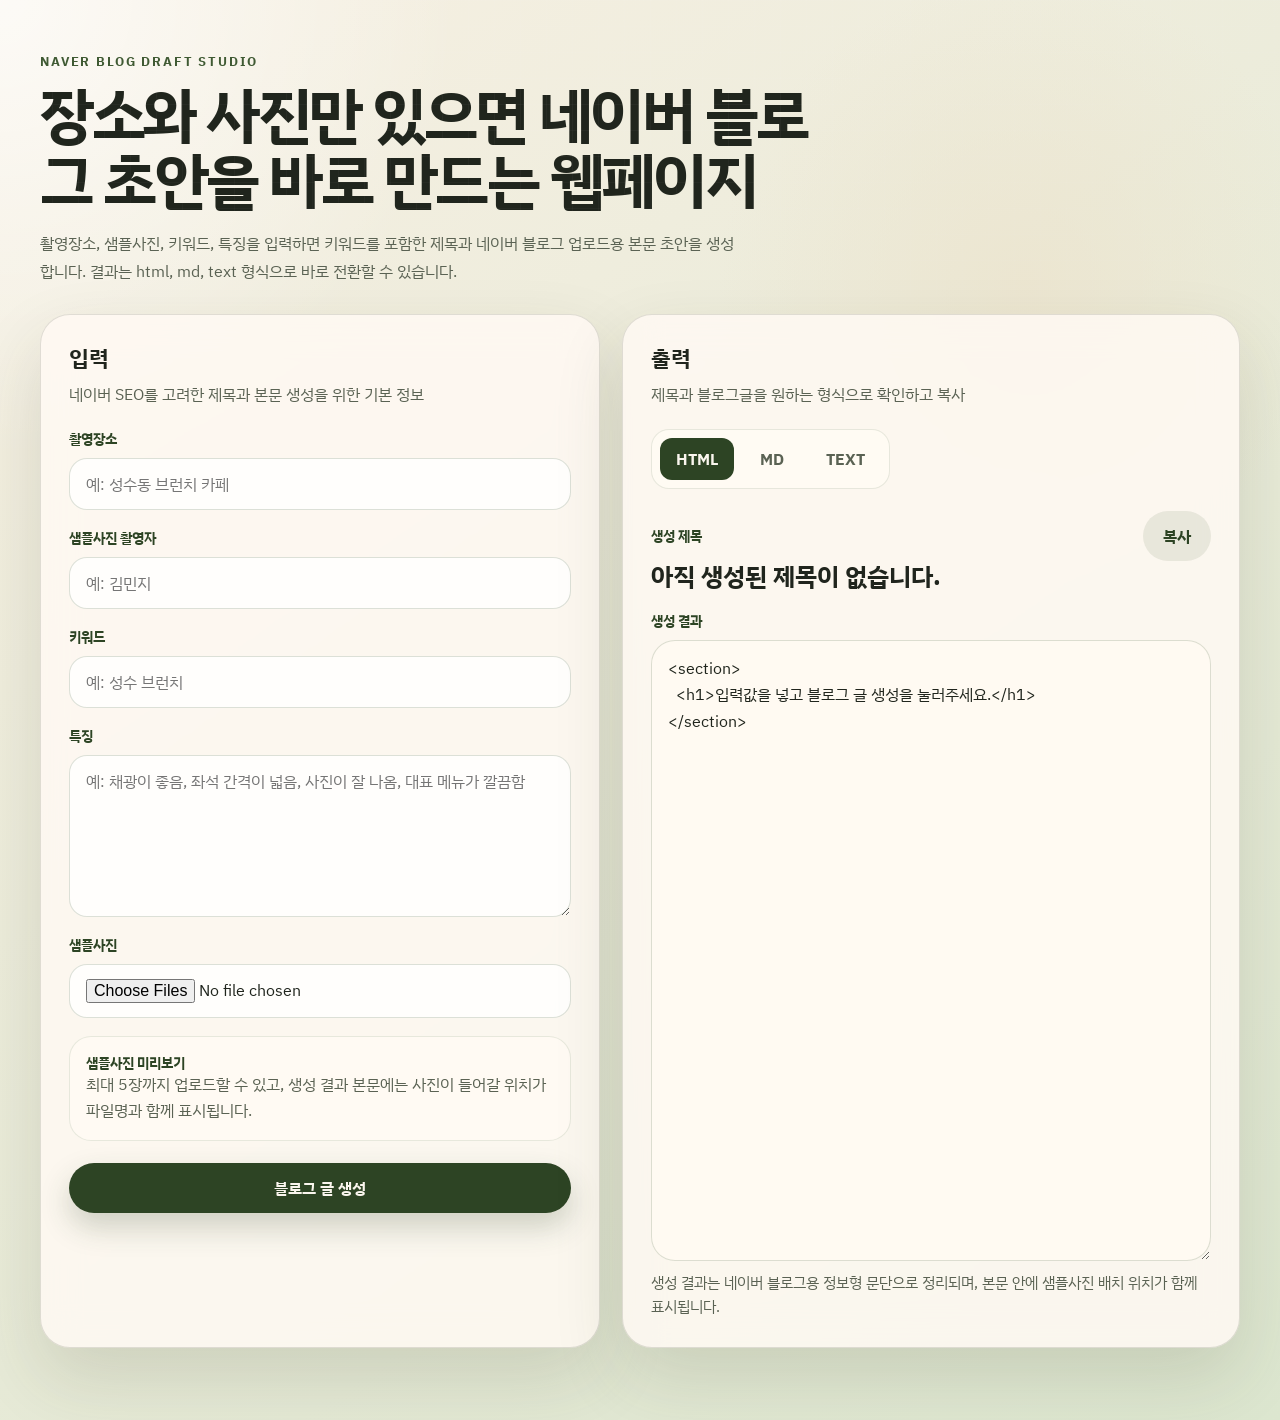
==== N-blog-W-260320/index.html @ 8d830588 "Add Naver blog writing studio app" ====
﻿<!DOCTYPE html>
<html lang="ko">
<head>
  <meta charset="UTF-8">
  <meta name="viewport" content="width=device-width, initial-scale=1.0">
  <title>네이버 블로그 글쓰기 스튜디오</title>
  <link rel="preconnect" href="https://fonts.googleapis.com">
  <link rel="preconnect" href="https://fonts.gstatic.com" crossorigin>
  <link href="https://fonts.googleapis.com/css2?family=IBM+Plex+Sans+KR:wght@400;500;600;700&display=swap" rel="stylesheet">
  <link rel="stylesheet" href="style.css">
</head>
<body>
  <main class="page-shell">
    <section class="hero-panel">
      <p class="eyebrow">Naver Blog Draft Studio</p>
      <h1>장소와 사진만 있으면 네이버 블로그 초안을 바로 만드는 웹페이지</h1>
      <p class="hero-copy">
        촬영장소, 샘플사진, 키워드, 특징을 입력하면 키워드를 포함한 제목과
        네이버 블로그 업로드용 본문 초안을 생성합니다. 결과는 html, md, text 형식으로 바로 전환할 수 있습니다.
      </p>
    </section>

    <section class="grid-layout">
      <form class="panel input-panel" id="blogForm">
        <div class="panel-head">
          <h2>입력</h2>
          <p>네이버 SEO를 고려한 제목과 본문 생성을 위한 기본 정보</p>
        </div>

        <label class="field">
          <span>촬영장소</span>
          <input id="placeInput" type="text" placeholder="예: 성수동 브런치 카페" required>
        </label>

        <label class="field">
          <span>샘플사진 촬영자</span>
          <input id="authorInput" type="text" placeholder="예: 김민지" required>
        </label>

        <label class="field">
          <span>키워드</span>
          <input id="keywordInput" type="text" placeholder="예: 성수 브런치" required>
        </label>

        <label class="field">
          <span>특징</span>
          <textarea id="featuresInput" rows="6" placeholder="예: 채광이 좋음, 좌석 간격이 넓음, 사진이 잘 나옴, 대표 메뉴가 깔끔함" required></textarea>
        </label>

        <label class="field">
          <span>샘플사진</span>
          <input id="photoInput" type="file" accept="image/*" multiple>
        </label>

        <section class="preview-box">
          <div>
            <p class="preview-title">샘플사진 미리보기</p>
            <p id="previewText" class="preview-text">최대 5장까지 업로드할 수 있고, 생성 결과 본문에는 사진이 들어갈 위치가 파일명과 함께 표시됩니다.</p>
          </div>
          <div id="previewGallery" class="preview-gallery"></div>
        </section>

        <button class="primary-button" type="submit">블로그 글 생성</button>
      </form>

      <section class="panel output-panel" aria-live="polite">
        <div class="panel-head">
          <h2>출력</h2>
          <p>제목과 블로그글을 원하는 형식으로 확인하고 복사</p>
        </div>

        <div class="format-tabs" role="tablist" aria-label="출력 형식 선택">
          <button class="tab-button is-active" type="button" data-format="html" role="tab" aria-selected="true">HTML</button>
          <button class="tab-button" type="button" data-format="md" role="tab" aria-selected="false">MD</button>
          <button class="tab-button" type="button" data-format="text" role="tab" aria-selected="false">TEXT</button>
        </div>

        <div class="title-box">
          <div>
            <p class="section-label">생성 제목</p>
            <h3 id="generatedTitle">아직 생성된 제목이 없습니다.</h3>
          </div>
          <button class="secondary-button" id="copyButton" type="button">복사</button>
        </div>

        <label class="field output-field">
          <span>생성 결과</span>
          <textarea id="resultOutput" rows="22" spellcheck="false"></textarea>
        </label>

        <p class="helper-text">
          생성 결과는 네이버 블로그용 정보형 문단으로 정리되며, 본문 안에 샘플사진 배치 위치가 함께 표시됩니다.
        </p>
      </section>
    </section>
  </main>

  <script src="script.js"></script>
</body>
</html>
---- N-blog-W-260320/style.css ----
﻿:root {
  --bg-top: #f7f0e3;
  --bg-bottom: #dce6cf;
  --panel-bg: rgba(255, 250, 243, 0.84);
  --panel-strong: #fffaf2;
  --line: rgba(54, 63, 44, 0.15);
  --text-main: #20251d;
  --text-soft: #5a6253;
  --accent: #3f5a33;
  --accent-strong: #2d4424;
  --shadow: 0 30px 70px rgba(56, 55, 36, 0.14);
}

* {
  box-sizing: border-box;
}

body {
  margin: 0;
  min-height: 100vh;
  font-family: "IBM Plex Sans KR", sans-serif;
  color: var(--text-main);
  background:
    radial-gradient(circle at top left, rgba(255, 255, 255, 0.7), transparent 24%),
    radial-gradient(circle at 80% 20%, rgba(236, 228, 206, 0.8), transparent 20%),
    linear-gradient(145deg, var(--bg-top), var(--bg-bottom));
}

body::before {
  content: "";
  position: fixed;
  inset: 0;
  pointer-events: none;
  background-image:
    linear-gradient(rgba(255, 255, 255, 0.12) 1px, transparent 1px),
    linear-gradient(90deg, rgba(255, 255, 255, 0.12) 1px, transparent 1px);
  background-size: 26px 26px;
  mask-image: linear-gradient(to bottom, rgba(0, 0, 0, 0.3), transparent 80%);
}

.page-shell {
  width: min(1200px, calc(100% - 40px));
  margin: 0 auto;
  padding: 52px 0 72px;
}

.hero-panel {
  max-width: 780px;
  margin-bottom: 28px;
}

.eyebrow {
  margin: 0 0 12px;
  font-size: 0.82rem;
  font-weight: 700;
  letter-spacing: 0.14em;
  text-transform: uppercase;
  color: var(--accent);
}

.hero-panel h1 {
  margin: 0;
  font-size: clamp(2.4rem, 4.8vw, 4.8rem);
  line-height: 1.05;
  letter-spacing: -0.04em;
}

.hero-copy {
  max-width: 700px;
  margin: 18px 0 0;
  line-height: 1.78;
  color: var(--text-soft);
}

.grid-layout {
  display: grid;
  grid-template-columns: minmax(320px, 0.95fr) minmax(340px, 1.05fr);
  gap: 22px;
}

.panel {
  border: 1px solid var(--line);
  border-radius: 30px;
  background: var(--panel-bg);
  box-shadow: var(--shadow);
  backdrop-filter: blur(18px);
}

.input-panel,
.output-panel {
  padding: 28px;
}

.panel-head {
  margin-bottom: 22px;
}

.panel-head h2 {
  margin: 0;
  font-size: 1.4rem;
}

.panel-head p {
  margin: 8px 0 0;
  color: var(--text-soft);
  line-height: 1.65;
}

.field {
  display: grid;
  gap: 10px;
  margin-bottom: 18px;
}

.field span,
.section-label,
.preview-title {
  font-size: 0.9rem;
  font-weight: 700;
  color: var(--accent-strong);
}

input,
textarea,
button {
  font: inherit;
}

input,
textarea {
  width: 100%;
  border: 1px solid rgba(63, 90, 51, 0.18);
  border-radius: 18px;
  background: rgba(255, 255, 255, 0.78);
  padding: 14px 16px;
  color: var(--text-main);
  transition: border-color 0.2s ease, box-shadow 0.2s ease, transform 0.2s ease;
}

input:focus,
textarea:focus,
button:focus {
  outline: none;
  border-color: rgba(45, 68, 36, 0.58);
  box-shadow: 0 0 0 4px rgba(63, 90, 51, 0.12);
}

textarea {
  resize: vertical;
}

.preview-box {
  display: grid;
  gap: 14px;
  padding: 16px;
  margin: 6px 0 22px;
  border-radius: 22px;
  background: rgba(255, 251, 244, 0.96);
  border: 1px solid rgba(63, 90, 51, 0.12);
}

.preview-box p {
  margin: 0;
}

.preview-text {
  margin-top: 6px;
  line-height: 1.6;
  color: var(--text-soft);
}

.preview-gallery {
  display: none;
  grid-template-columns: repeat(auto-fit, minmax(110px, 1fr));
  gap: 12px;
}

.preview-item {
  display: grid;
  gap: 8px;
}

.preview-item img {
  width: 100%;
  height: 110px;
  object-fit: cover;
  border-radius: 16px;
  border: 1px solid rgba(63, 90, 51, 0.12);
}

.preview-item span {
  font-size: 0.82rem;
  line-height: 1.45;
  color: var(--text-soft);
  word-break: break-all;
}

.primary-button,
.secondary-button,
.tab-button {
  border: 0;
  cursor: pointer;
  transition: transform 0.2s ease, box-shadow 0.2s ease, background 0.2s ease, color 0.2s ease;
}

.primary-button,
.secondary-button {
  padding: 14px 20px;
  border-radius: 999px;
  font-weight: 700;
}

.primary-button {
  width: 100%;
  background: var(--accent-strong);
  color: #faf6ee;
  box-shadow: 0 14px 30px rgba(45, 68, 36, 0.22);
}

.secondary-button {
  background: rgba(63, 90, 51, 0.1);
  color: var(--accent-strong);
}

.primary-button:hover,
.secondary-button:hover,
.tab-button:hover {
  transform: translateY(-1px);
}

.format-tabs {
  display: inline-flex;
  flex-wrap: wrap;
  gap: 10px;
  padding: 8px;
  border-radius: 18px;
  background: rgba(255, 251, 244, 0.94);
  border: 1px solid rgba(63, 90, 51, 0.12);
}

.tab-button {
  padding: 10px 16px;
  border-radius: 12px;
  background: transparent;
  color: var(--text-soft);
  font-weight: 700;
}

.tab-button.is-active {
  background: var(--accent-strong);
  color: #faf6ee;
}

.title-box {
  display: flex;
  justify-content: space-between;
  align-items: flex-start;
  gap: 16px;
  margin: 22px 0 18px;
}

.title-box h3 {
  margin: 8px 0 0;
  font-size: 1.56rem;
  line-height: 1.34;
}

.output-field {
  margin-bottom: 10px;
}

#resultOutput {
  min-height: 540px;
  border-radius: 24px;
  background: var(--panel-strong);
  line-height: 1.68;
}

.helper-text {
  margin: 0;
  font-size: 0.92rem;
  line-height: 1.65;
  color: var(--text-soft);
}

@media (max-width: 980px) {
  .grid-layout {
    grid-template-columns: 1fr;
  }

  .title-box {
    flex-direction: column;
  }

  .secondary-button {
    width: 100%;
  }
}

@media (max-width: 640px) {
  .page-shell {
    width: min(100% - 24px, 1200px);
    padding: 28px 0 40px;
  }

  .input-panel,
  .output-panel {
    padding: 20px;
  }

  .hero-panel h1 {
    font-size: 2.25rem;
  }

  #resultOutput {
    min-height: 420px;
  }
}
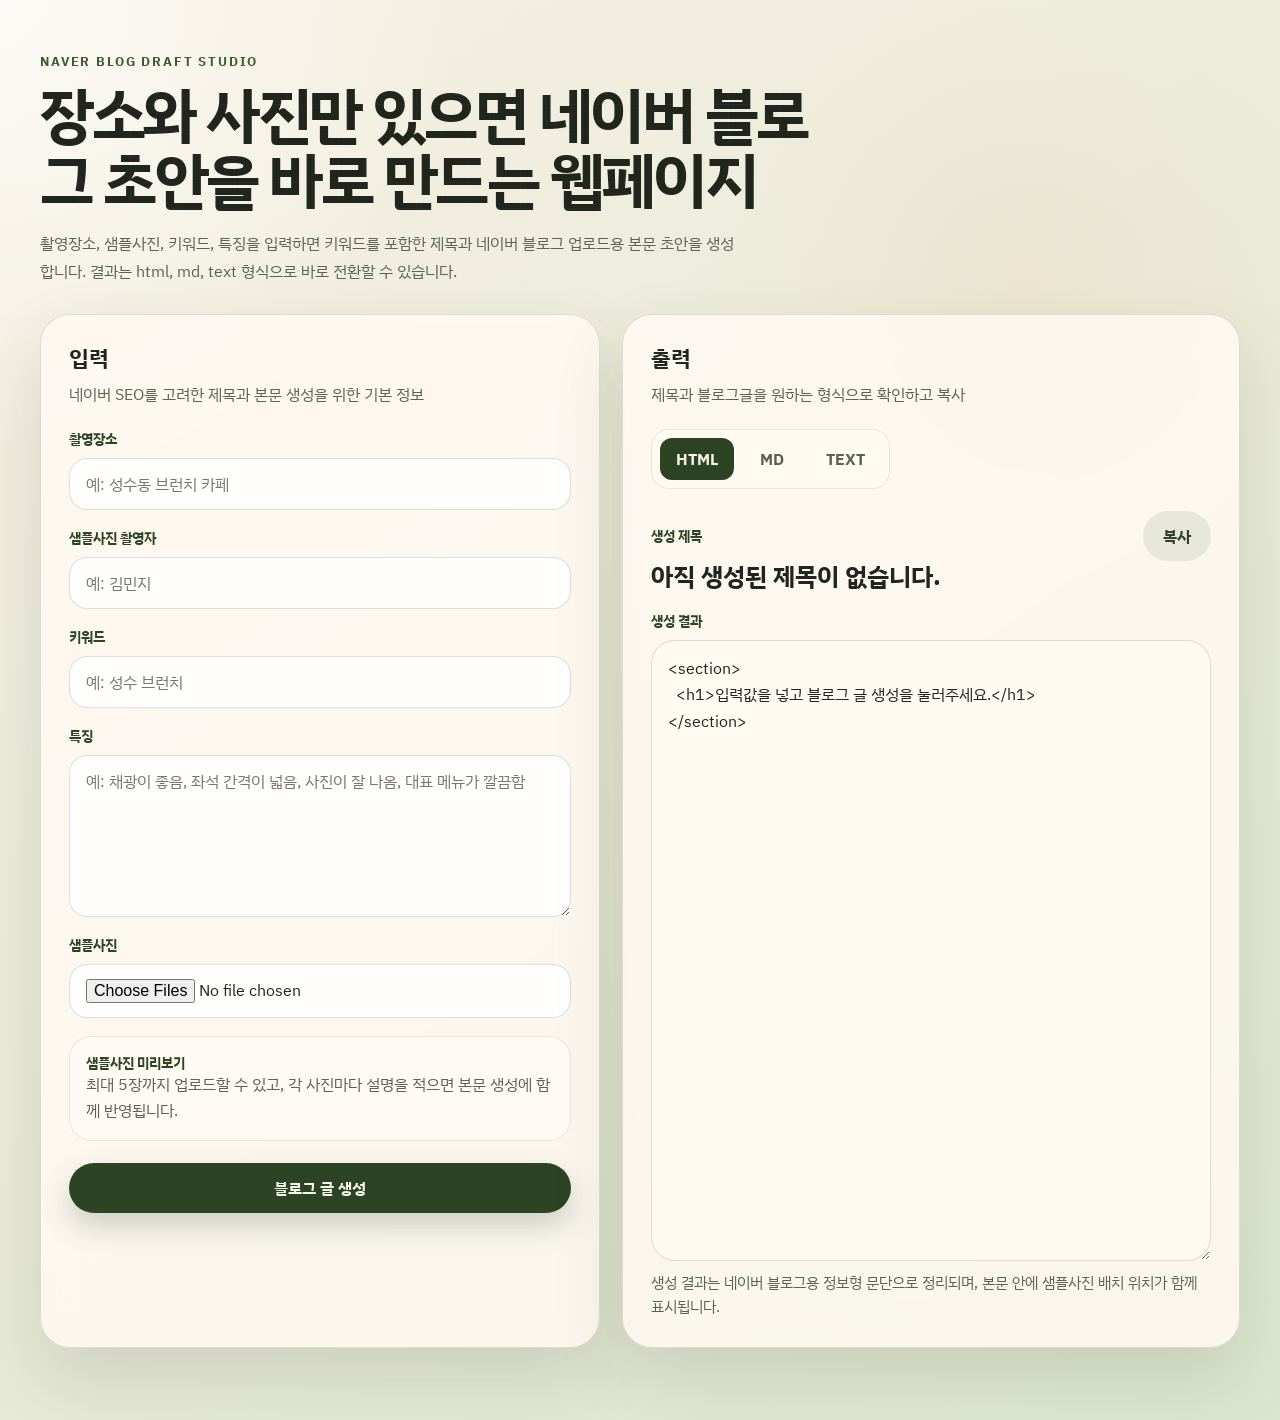
==== commit 25258673: "Refine blog photo context generation" ====
--- a/N-blog-W-260320/index.html
+++ b/N-blog-W-260320/index.html
@@ -55,7 +55,7 @@
         <section class="preview-box">
           <div>
             <p class="preview-title">샘플사진 미리보기</p>
-            <p id="previewText" class="preview-text">최대 5장까지 업로드할 수 있고, 생성 결과 본문에는 사진이 들어갈 위치가 파일명과 함께 표시됩니다.</p>
+            <p id="previewText" class="preview-text">최대 5장까지 업로드할 수 있고, 각 사진마다 설명을 적으면 본문 생성에 함께 반영됩니다.</p>
           </div>
           <div id="previewGallery" class="preview-gallery"></div>
         </section>
--- a/N-blog-W-260320/style.css
+++ b/N-blog-W-260320/style.css
@@ -195,6 +195,14 @@
   word-break: break-all;
 }
 
+.preview-item textarea {
+  min-height: 88px;
+  padding: 10px 12px;
+  border-radius: 14px;
+  font-size: 0.88rem;
+  line-height: 1.5;
+}
+
 .primary-button,
 .secondary-button,
 .tab-button {
